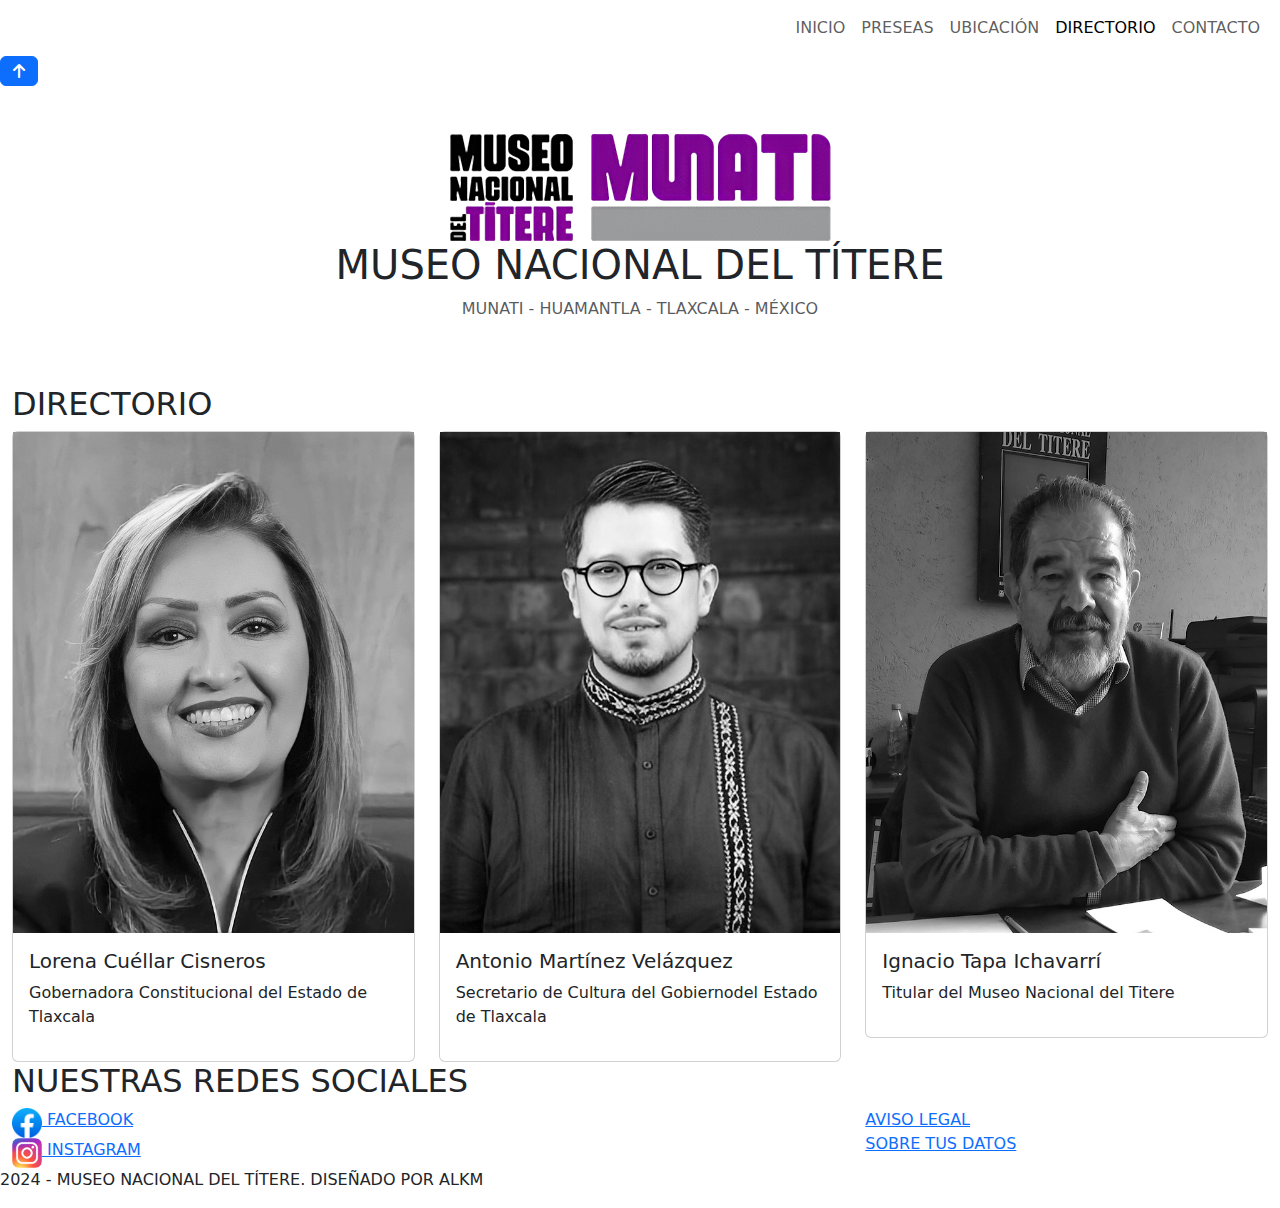
==== html/directorio.html @ bc0f4a8e "Add files via upload" ====
<html lang="es">
	
<head>
    <meta charset="utf-8">
    <meta name="viewport" content="width=device-width, initial-scale=1">
    <title>MUNATI: Museo del Títere</title>
    <!-- Bootstrap CSS -->
    <link href="https://cdn.jsdelivr.net/npm/bootstrap@5.3.0-alpha1/dist/css/bootstrap.min.css" rel="stylesheet">
    <!-- FontAwesome para íconos -->
    <link href="https://cdnjs.cloudflare.com/ajax/libs/font-awesome/6.0.0-beta3/css/all.min.css" rel="stylesheet">
    <!-- Estilos personalizados -->
      <link rel="stylesheet" href="../css/extra.css">
      <link rel="stylesheet" href="../css/styles.css">
    <link href="https://fonts.googleapis.com/css2?family=Fira+Sans:ital,wght@0,100;0,200;0,300;0,400;0,500;0,600;0,700;0,800;0,900;1,100;1,200;1,300;1,400;1,500;1,600;1,700;1,800;1,900&family=Raleway:ital,wght@0,100..900;1,100..900&display=swap" rel="stylesheet">
    <link
    rel="stylesheet" href="https://cdnjs.cloudflare.com/ajax/libs/animate.css/4.1.1/animate.min.css"/>
	<!-- Bootstrap -->
	
  </head>
  <body>
    <!-- Navbar -->
        <nav class="navbar navbar-expand-lg navbar-custom" id="navbar">
            <div class="container-fluid">
            <button class="navbar-toggler" type="button" data-bs-toggle="collapse" data-bs-target="#navbarNav" aria-controls="navbarNav" aria-expanded="false" aria-label="Toggle navigation">
                <span class="navbar-toggler-icon"></span>
            </button>
            <div class="collapse navbar-collapse" id="navbarNav">
                <ul class="navbar-nav ms-auto">
                    <li class="nav-item">
                        <a class="nav-link" href="../index.html">INICIO</a>
                    </li>
                    <li class="nav-item">
                        <a class="nav-link" href="preseas.html">PRESEAS</a>
                    </li>
                    <li class="nav-item">
                        <a class="nav-link" href="ubicacion.html">UBICACIÓN</a>
                    </li>
                    <li class="nav-item">
                        <a class="nav-link active" href="#">DIRECTORIO</a>
                    </li>
                    <li class="nav-item">
                        <a class="nav-link" href="contacto.html">CONTACTO</a>
                    </li>
                </ul>
            </div>
        </div>
    </nav>
    <!-- Flecha para volver al inicio -->
<div id="div-totop" class="cmn-divfloat">
  <a href="#" class="btn btn-primary cmn-btncircle">
      <i class="fa fa-arrow-up"></i>
  </a>
  </div>

    <!-- Header -->
    <div class="text-center py-5 header animate__animated animate__fadeInLeft">
        <!-- Imagen de logo centrada -->
        <img src="../images/logomunati.png" alt="Logo del Museo" class="img-fluid"> 
        <!-- Texto debajo de la imagen -->
        <h1>MUSEO NACIONAL DEL TÍTERE</h1>
        <p class="text-muted">MUNATI - HUAMANTLA - TLAXCALA - MÉXICO</p>
    </div>
    
    <!-- Sección directorio -->
    <div class="container-fluid historia">
	
        <div class="row comun">
			<h2 class="encontrar">DIRECTORIO</h2>
			        
		<div class="col-xl-4 col-md-4">
          <div class="card col-xl-12 col-md-12 cuadroborde"> <img class="img-fluid img_card" src="../images/direc1.jpg" alt="Card image cap">
            <div class="card-body">
              <h5 class="nombres">Lorena Cuéllar Cisneros</h5>
              <p class="textoencontrar">Gobernadora Constitucional del Estado de Tlaxcala </p>
</div>
          </div>
        </div>
        <div class="col-xl-4 col-md-4">
          <div class="card col-xl-12 col-md-12 cuadroborde"> <img class="img-fluid img_card" src="../images/direc2.jpg" alt="Card image cap">
            <div class="card-body">
              <h5 class="nombres">Antonio Martínez Velázquez</h5>
              <p class="textoencontrar">Secretario de Cultura del Gobiernodel Estado de Tlaxcala</p>
</div>
          </div>
        </div>
        <div class="col-xl-4 col-md-4">
          <div class="card col-xl-12 col-md-12 cuadroborde"> <img class="img-fluid img_card" src="../images/direc3.jpg" alt="Card image cap">
            <div class="card-body">
              <h5 class="nombres">Ignacio Tapa Ichavarrí</h5>
              <p class="textoencontrar">Titular del Museo Nacional del Titere</p>
</div>
          </div>
</div>
        </div>
    </div>

        <!-- Sección Redes Sociales -->
        <div class="container-fluid rr">
            <h2>NUESTRAS REDES SOCIALES</h2>
            <div class="row comun">
                <div class="col-6">
                    <a href="https://www.facebook.com/museonacionaldeltitere/?locale=es_LA" target="_blank">
    		          <img src="../images/fb.png" width="30" height="30" class="d-inline-block align-top" alt="">
			             FACEBOOK
  		            </a><br>
                    <a href="https://www.instagram.com/munati_oficial/?hl=es" target="_blank">
    		          <img src="../images/insta.png" width="30" height="30" class="d-inline-block align-top" alt="">
			             INSTAGRAM
                    </a>
                </div>
            <div class="col-2"></div>
            <div class="col-4">
                <a href="">AVISO LEGAL</a><br>
                <a href="">SOBRE TUS DATOS</a>
            </div>
        </div>
        </div>
<!-- Footer con fondo gris fuerte y texto centrado -->
        <footer>
            <p>2024 - MUSEO NACIONAL DEL TÍTERE. DISEÑADO POR ALKM
            </p>
        </footer>
        <script>
        (function() {
            //a partir de que punto del scroll vertical de la ventana mostrará el botón
            const ishow = 115
            const $divtop = document.getElementById("div-totop")
            window.addEventListener("scroll", function() {
            if(document.documentElement.scrollTop > ishow){
            $divtop.style.display = "inherit"
            }
            else {
            $divtop.style.display = "none"
            }
        })
        })()
        </script>    
    <!-- Bootstrap JS -->
    <script src="https://cdn.jsdelivr.net/npm/bootstrap@5.3.0-alpha1/dist/js/bootstrap.bundle.min.js"></script>
</body>
</html>
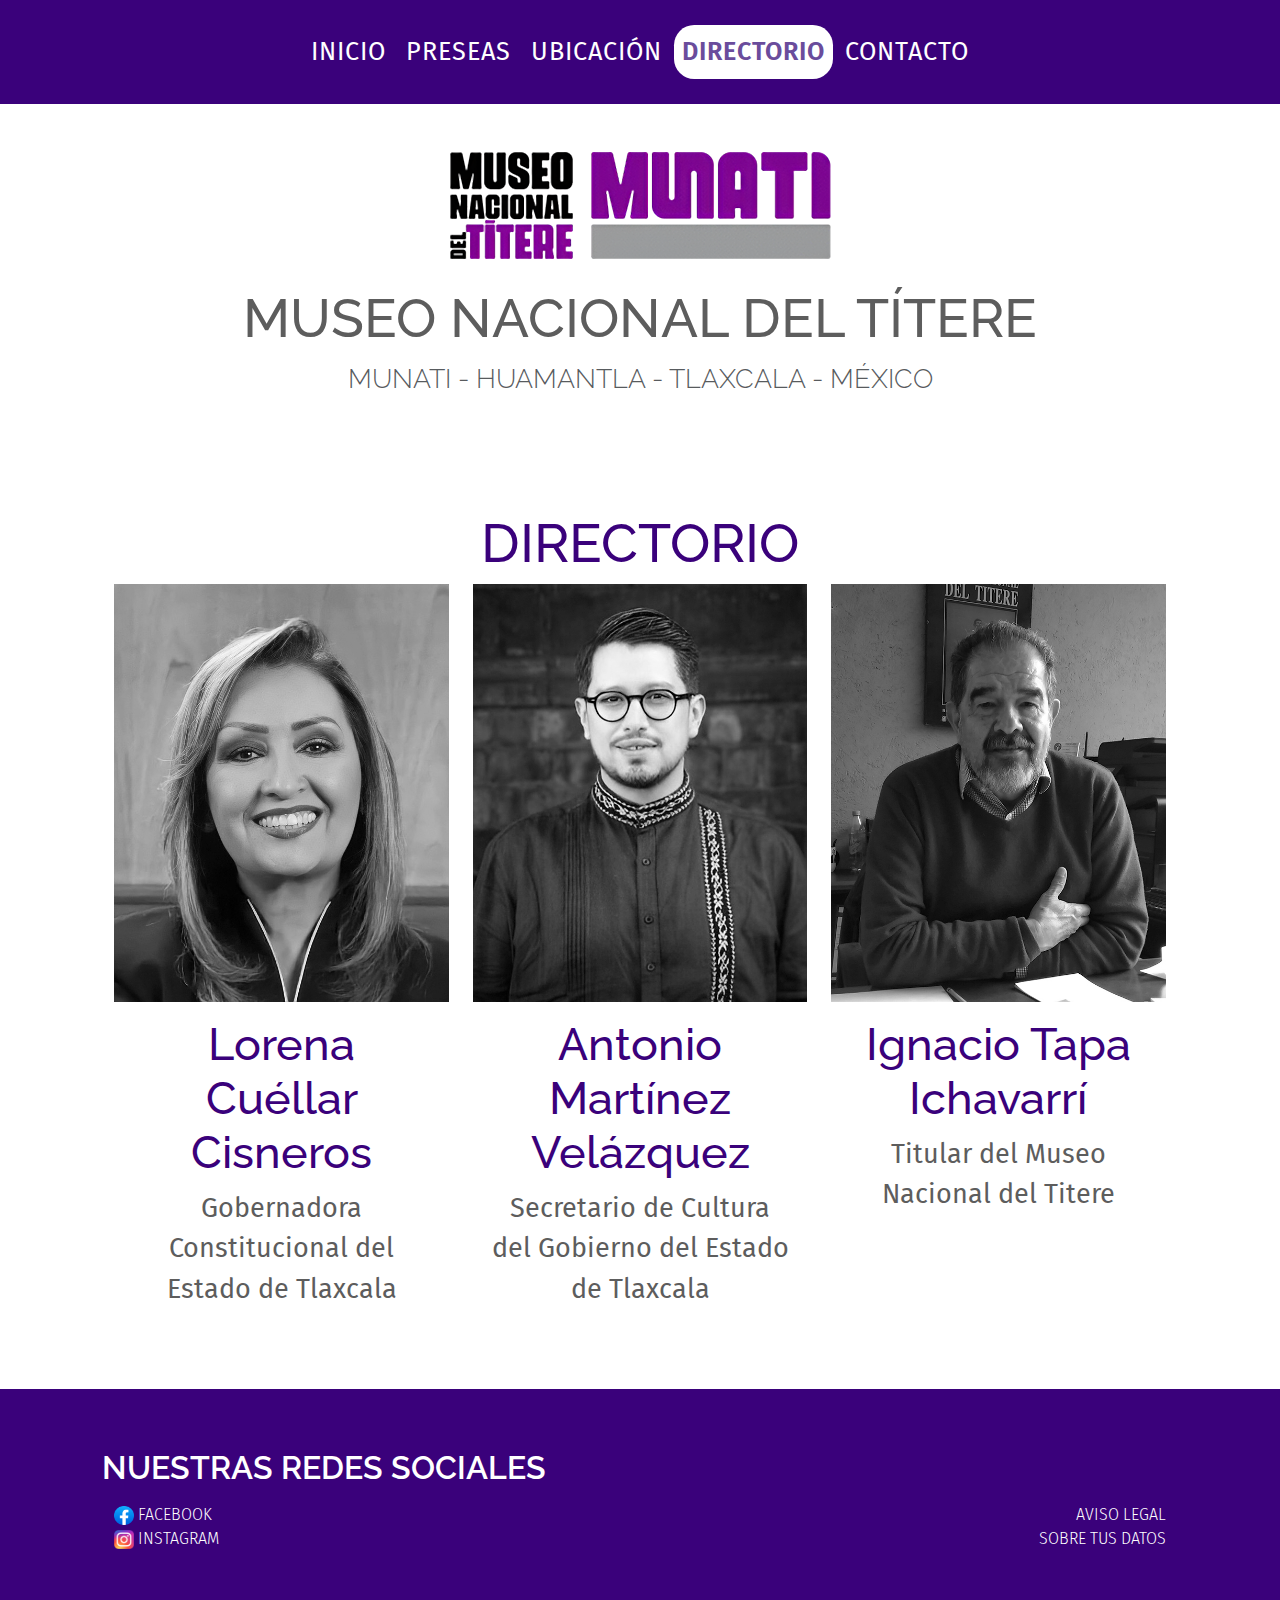
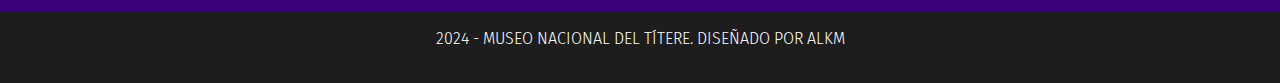
==== commit d9db0243: "Update directorio.html" ====
--- a/html/directorio.html
+++ b/html/directorio.html
@@ -79,7 +79,7 @@
           <div class="card col-xl-12 col-md-12 cuadroborde"> <img class="img-fluid img_card" src="../images/direc2.jpg" alt="Card image cap">
             <div class="card-body">
               <h5 class="nombres">Antonio Martínez Velázquez</h5>
-              <p class="textoencontrar">Secretario de Cultura del Gobiernodel Estado de Tlaxcala</p>
+              <p class="textoencontrar">Secretario de Cultura del Gobierno del Estado de Tlaxcala</p>
 </div>
           </div>
         </div>
--- a/css/extra.css
+++ b/css/extra.css
@@ -0,0 +1,47 @@
+/* Ubicación*/
+.encontrar{
+	text-align: center;
+	font-family: "Raleway", sans-serif;
+    font-size: 6vmin;
+    color: #3A017B;
+    font-weight: 500;
+}
+.textoencontrar {
+	text-align: center;
+	font-family: "Fira Sans", sans-serif;
+    font-size: 3vmin;
+    color: #5D5D5D;
+    font-weight: 400;
+}
+.mapa {
+    justify-content: center;
+    display: inline-block;
+    margin: 0 0;
+    align-items: center;
+    margin-left: auto;
+    margin-right: auto;
+    width: 80%;
+    -webkit-box-sizing: border-box;
+    -moz-box-sizing: border-box;
+    box-sizing: border-box;
+    top: auto;
+}
+
+/* Directorio*/
+.nombres {
+	text-align: center;
+	font-family: "Raleway", sans-serif;
+    font-size: 5vmin;
+    color: #3A017B;
+    font-weight: 500;
+}
+.cuadroborde {
+	border-style:none;
+}
+.ubicontenedor {
+	justify-content: center;
+    margin: 0 0;
+    align-items: center;
+    margin-left: auto;
+    margin-right: auto;
+}
--- a/css/styles.css
+++ b/css/styles.css
@@ -0,0 +1,304 @@
+body{
+    display:grid;
+}
+/* ESTOS SON LOS ESTILOS DE TITULOS Y TEXTOS */
+.par h2{
+    font-family: "Raleway", sans-serif;
+    font-size: 6vmin;
+    color: #3A017B;
+    font-weight: 500;
+}
+.par h3{
+    font-family: "Raleway", sans-serif;
+    font-size: 5vmin;
+    color: #6a4c9c;
+    font-weight: 500;
+}
+.par p{
+    font-family: "Fira Sans", sans-serif;
+    font-size: 3vmin;
+    color: #5D5D5D; /* Texto gris para la ubicación */
+    font-weight: 400;
+}
+/* ESTO ES PARA QUE QUEDE ESPACIADO EL CONTENIDO EN MEDIO */
+.comun{
+    margin: 0 8% 0 8%;
+}
+
+.historia, .museo, .preseas, .rr{
+    padding: 3em 0 3em 0;
+}
+
+/* Estilo para el navbar */
+.navbar-custom{
+    color: white;
+    font-family: "Fira Sans", sans-serif;
+    font-weight: medium;
+    font-size: 2.8vmin; /* Tamaño de la fuente del logo */
+    background-color: #3A017B; /* Azul marino-morado */
+    padding: 1em 0; /* Aumenta la altura del navbar */
+}
+.navbar-custom .navbar-nav {
+    display: flex;
+    justify-content: center; /* Centra los botones */
+    width: 100%; /* Asegura que el navbar ocupe todo el ancho */
+}
+.navbar-custom .navbar-nav .nav-link {
+    margin: 0 2px 0 2px;
+    color: white; /* Texto blanco */
+    transition: all 0.3s; /* Animación suave */
+    border-radius: 0.8em; /* Puntas redondeadas para parecer óvalos */
+    letter-spacing: 1px;    
+}
+/* Efecto hover */
+.navbar-custom .navbar-nav .nav-link:hover {
+    background-color: white;
+    color: #6a4c9c; /* Texto morado */
+}
+/* Botón activo */
+.navbar-custom .navbar-nav .nav-link.active {
+    background-color: white;
+    color: #6a4c9c; /* Texto morado cuando está activo */
+    font-weight: 600;
+}
+/* Estilo para el botón navbar desplegable */
+.navbar-toggler{
+    background-color: white;
+}
+
+/* Estilo para el botón de Volver al Inicio */
+.cmn-divfloat {
+    position: fixed !important;
+    bottom: 45px;
+    right: 15px;
+    display: none;
+}
+.cmn-btncircle {
+    width: 3em !important;
+    height: 2.4em !important;
+    border: 2px solid gray;
+    border-radius: 8px; /* Bordes redondeados para que se vea más suave */
+    color: #3A017B;
+    font-size: 1.2em;
+    text-align: center;
+    transition: all 0.3s ease;
+    background-color: white;
+}
+.cmn-btncircle:hover {
+    background-color: #3A017B; /* Fondo morado cuando pasa el mouse */
+    color: white; /* Cambia la flecha a blanco */
+}
+
+/* ----- HEADER ----- */
+/* Estilo para la imagen del logo */
+ .header img{
+    max-width: 80%; /* Tamaño de la imagen, puedes ajustarlo */
+    height: auto;
+}
+
+/* Texto debajo de la imagen */
+.header{
+    font-family: "Raleway", sans-serif;
+    text-align: center;
+}
+.header h1{
+    font-size: 6vmin;
+    color: #5D5D5D;
+    margin-top: 0.5em;
+    font-weight: 500;
+}
+.header p{
+    font-size: 3vmin;
+    color: #5D5D5D; /* Texto gris para la ubicación */
+    font-weight: 300;
+}
+
+/* Ajuste de Valores */
+#valores {
+    background-color: #5D5D5D;
+    color: white;
+    padding: 3em 0 1em 0;
+}
+.textov{
+    padding: 0 2.3em 0 2.3em;
+}
+#valores h2 {
+    font-family: "Raleway", sans-serif;
+    font-weight: 400;
+    font-size: 2em;
+    margin-bottom: 5px;
+}
+#valores p {
+    font-size: 2.7vmin;
+    font-style: italic;
+    font-family: "Fira Sans", sans-serif;
+    font-weight: 300;
+    margin-bottom: 2em;
+}
+/* ---- Sección HISTORIA */
+.frase{
+    background-color: #5D5D5D; /* Fondo gris claro */
+    color: white;
+    font-family: "Fira Sans", sans-serif;
+    font-size: 3.5vmin;
+    font-weight: 300;
+    font-style: italic;
+}
+.frase div{
+    padding: 2em 2em 0 2em;
+}
+
+/* ----Sección Actividades----- */
+.museo{
+    background-color: #efe0ff;
+}
+/* Ajustar las imágenes del carrusel */
+.carousel-inner img {
+    height: 200px;
+    width: 150px;
+    object-fit: cover; /* Hace que las imágenes se adapten sin distorsionarse */
+}
+/* Estilo para los indicadores del carrusel (los puntos) */
+.carousel-indicators button {
+    background-color: #000;  /* Color de los puntos (negro) */
+    border-color: transparent;  /* Sin bordes */
+}
+.carousel-indicators .active {
+    background-color: #007bff;  /* Color del punto activo (azul) */
+}
+
+/* ----- HEADER ----- */
+.preseas{
+    background-image: url(../images/treinta.png);
+    background-size: cover;
+    background-position: center;
+    color: white;
+}
+
+/* Título grande en la parte central */
+.preseas h1 {
+    font-family: "Raleway", sans-serif;
+    font-size: 7vmin;
+    color: white;
+    font-weight: 500;
+    margin-bottom: 0;
+}
+
+/* Subtítulo debajo del título */
+.preseas h2 {
+    font-family: "Raleway", sans-serif;
+    font-size: 12vmin;
+    color: white;
+    font-weight: 500;
+    font-style: italic;
+    margin-bottom: 0;
+}
+
+.preseas h3{
+    font-family: "Fira Sans", sans-serif;
+    font-size: 4vmin;
+    color: white;
+    font-weight: 400;
+    padding-bottom: 0.5em;
+}
+
+/* Estilo para el botón con fondo blanco y texto morado */
+.vinc{
+    text-decoration: none;
+    background-color: white;
+    color: #6a4c9c; /* Morado claro */
+    font-family: "Raleway", sans-serif;
+    padding: 0.5em 1em 0.5em 1em;
+    font-size: 3.5vmin;
+    border: 1px solid white;
+    transition: background-color 0.3s, color 0.3s;
+    font-weight: 700 ;
+    border-radius: 1em;
+}
+
+.vinc:hover {
+    background-color: #3A017B;
+    color: white;
+    border: 1px solid #3A017B;
+}
+
+/* ---Sección Visita--- */
+/* Estilo para la franja con fondo de imagen */
+.visita{
+    position: relative;
+    background-image: linear-gradient(rgba(0, 0, 0, 0.5), rgba(0, 0, 0, 0.5)), url('../images/ubif.jpeg');
+    background-size: cover;
+    background-position: center;
+    color: white;
+}
+.visita div{
+    padding: 3em 16% 3em 16%;
+    text-align: center;
+}
+/* Estilo para el texto gigante en el centro */
+.visita h1{
+    font-family: "Raleway", sans-serif;
+    font-size: 6vim; /* Tamaño de texto gigante */
+    font-weight: 500;
+    padding-bottom: 0.2em;
+}
+
+/* --Sección Redes Sociales */
+.rr{
+    background-color: #3A017B; /* Fondo morado */
+    color: white;
+    padding: 60px 0; /* Espaciado vertical */
+}
+
+/* Título en la parte central */
+.rr h2{
+    font-family: "Raleway", sans-serif;
+    font-size: 4vim; 
+    font-weight: 600;
+    margin-bottom: 15px;
+    padding-left: 8%;
+}
+
+/* Párrafo en la parte central */
+.rr a{
+    font-family: "Fira Sans", sans-serif;
+    text-decoration: none;
+    color: white;
+    font-size: 2.5vim;
+    font-weight: 300;
+}
+
+.rr a img{
+    padding-top: 3px;
+    width: 1.2em;
+    height: auto;
+}
+
+.rr a:hover{
+    color: white;
+    font-size: 2vim;
+    font-weight: 600;
+}
+
+.rr .col-4 {
+    text-align: right;
+}
+
+/* Estilo para el footer */
+footer{
+    text-align: center;
+    background-color: #1d1d1d; /* Gris fuerte */
+    font-family: "Fira Sans", sans-serif;
+    color: white;
+    font-size: 1em;
+    font-weight: 300;
+}
+footer p{
+    padding: 1em;
+}
+/* Hacer que el navbar sea completamente responsive */
+@media (max-width: 768px) {
+    .navbar-custom .navbar-nav {
+        text-align: center;
+    }
+}
